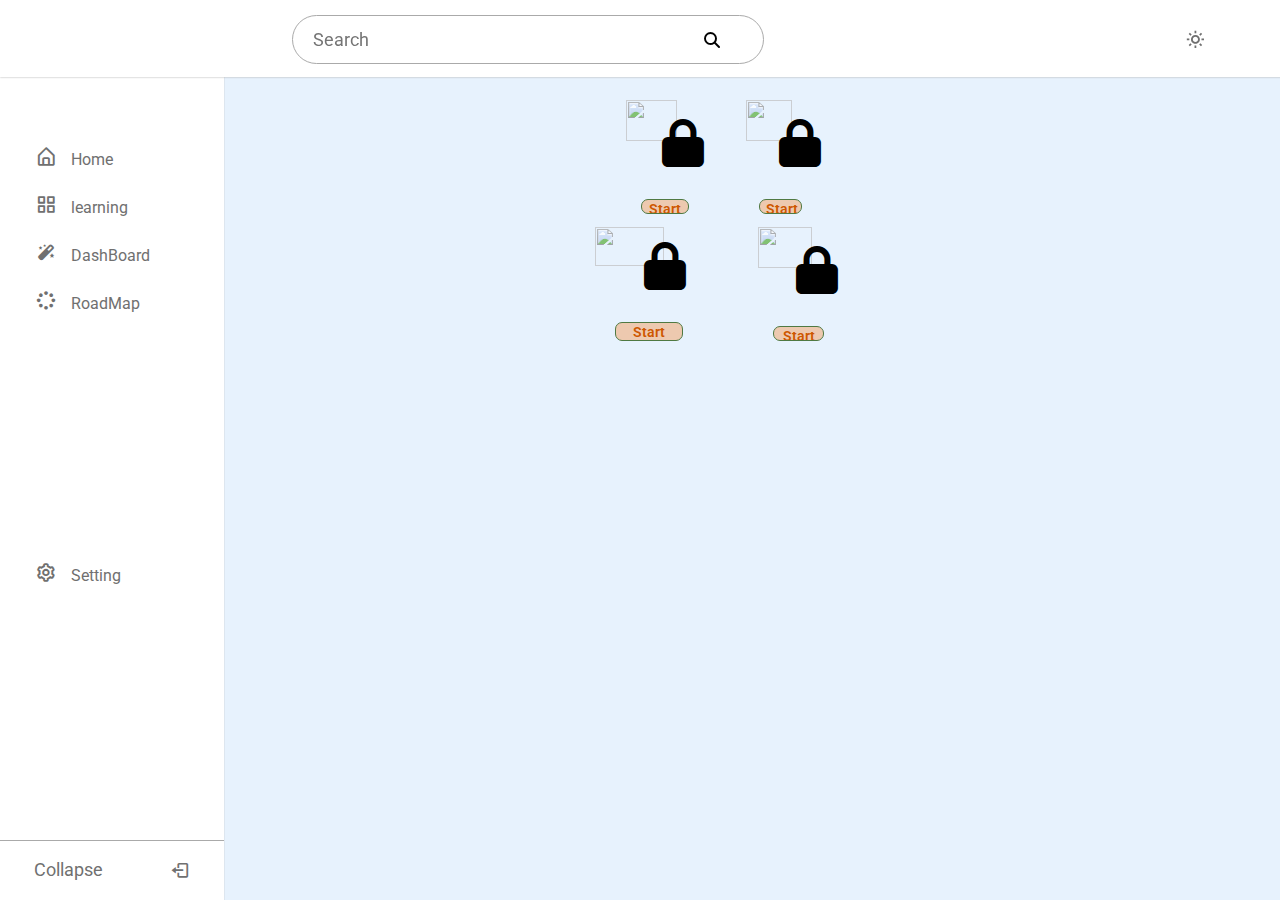
==== certificate.html @ 96d29ffb "pull the main" ====
<!DOCTYPE html>
<html lang="en">
<head>
    <meta charset="UTF-8">
    <meta name="viewport" content="width=device-width, initial-scale=1.0">
    <title>Certificate</title>
    <link rel="stylesheet" href="./CSS/certificate.css">
    <link href="https://unpkg.com/boxicons@2.1.4/css/boxicons.min.css" rel="stylesheet" />
    <link rel="stylesheet" href="https://cdnjs.cloudflare.com/ajax/libs/font-awesome/6.5.1/css/all.min.css">
</head>
<body>
<!----------------------- navbar ------------------------>
    <nav class="navbar">
        <div class="logo_item">
            <i class="bx bx-menu" id="sidebarOpen"></i>
            <img src="./Assests/Dckap Logo.png" alt="" class="DCKAPlOGO"></i>
        </div>

        <div class="search_bar">
            <input type="text" placeholder="Search" />
            <i class="fas fa-search"></i>
        </div>

        <div class="navbar_content">
            <i class="bi bi-grid"></i>
            <i class='bx bx-sun' id="darkLight"></i>
            <img src="./Assests/236831.png" alt="" class="profile" />
        </div>
        <div class="profile_bar_list">
            <div class="profile_down">
              <i class="fa fa-user" aria-hidden="true" class="profile-icon"></i>
              <P class="profile-name">profile</P>
            </div>
            <div class="Course_Down">
              <i class="fa-solid fa-book"></i>
              <P class="profile-name">My Courses</P>
            </div>
            <div class="profile_certicate">
              <i class="fa-solid fa-award" class="profile-icon"></i>
              <P class="profile-name">certificate</P>
            </div>
            <div class="log_out">
              <i class="fa-solid fa-right-from-bracket" class="profile-icon"></i>
              <P class="profile-name">Logout</P>
            </div>
          </div>
    </nav>

<!--------------------------- sidebar ----------------------->
    <nav class="sidebar" style="display: flex;">
        <div class="menu_content">
            <ul class="menu_items">
                <li class="item">
                    <a href="./index.html" class="nav_link submenu_item">
                        <span class="navlink_icon">
                            <i class="bx bx-home-alt"></i>
                        </span>
                        <span class="navlink">Home</span>
                    </a>

                </li>
                <li class="item">
                    <a href="./Learning.html" class="nav_link submenu_item">
                        <span class="navlink_icon">
                            <i class="bx bx-grid-alt"></i>
                        </span>
                        <span class="navlink">learning</span>
                    </a>
                </li>
            </ul>

            <ul class="menu_items">
                <li class="item">
                    <a href="./dashboard.html" class="nav_link">
                        <span class="navlink_icon">
                            <i class="bx bxs-magic-wand"></i>
                        </span>
                        <span class="navlink">DashBoard</span>
                    </a>
                </li>
                <li class="item">
                    <a href="./Roadmap.html" class="nav_link">
                        <span class="navlink_icon">
                            <i class="bx bx-loader-circle"></i>
                        </span>
                        <span class="navlink">RoadMap</span>
                    </a>
                </li>
            </ul>
            <ul class="set_items">
                <li class="item">
                    <a href="#" class="nav_link">
                        <span class="navlink_icon">
                            <i class="bx bx-cog"></i>
                        </span>
                        <span class="navlink">Setting</span>
                    </a>
                </li>
            </ul>

            <div class="bottom_content">
                <div class="bottom expand_sidebar">
                    <span> Expand</span>
                    <i class='bx bx-log-in'></i>
                </div>
                <div class="bottom collapse_sidebar">
                    <span> Collapse</span>
                    <i class='bx bx-log-out'></i>
                </div>
            </div>
        </div>
    </nav>
    <!---------------------- Certificate ----------------------->
    
    <div class="body">
        <div class="certificate generate_cer">
            <div class="html_certificate certify">
                <img src="./Assests/with_username_html_certificate.png" alt="" id="html_img" class="certi_img"><i class="fa-solid fa-lock html_lock"></i>
                <button id="html_btn" class="start_quiz_btn">Start HTML Quiz</button>
            </div>
            <div class="css_certificate certify">
                <img src="./Assests/with_username_css_certificate.png" alt="" id="css_img" class="certi_img"><i class="fa-solid fa-lock css_lock"></i>
                <button id="css_btn" class="start_quiz_btn">Start CSS Quiz</button>
            </div>
        </div>
        <div class="certificate2 generate_cer">
            <div class="js_certificate certify">
                <img src="./Assests/with_username_js_certificate.png" alt="" id="js_img" class="certi_img"><i class="fa-solid fa-lock js_lock"></i>
                <button id="js_btn" class="start_quiz_btn">Start JAVASCRIPT Quiz</button>
            </div>
            <div class="mysql_certificate certify">
                <img src="./Assests/with_username_mysql_certificate.png" alt="" id="mysql_img" class="certi_img"><i class="fa-solid fa-lock mysql_lock"></i>
                <button id="mysql_btn" class="start_quiz_btn">Start MySQL Quiz</button>
            </div>
        </div>
    </div>
    <div class="html_error error" id="html_error">
        <p class="para_error">Please Complete HTML Lessons</p>
    </div>
    <div class="css_error error" id="css_error">
        <p class="para_error">Please Complete CSS Lessons</p>
    </div>
    <div class="js_error error" id="js_error">
        <p class="para_error">Please Complete JavaScript Lessons</p>
    </div>
    <div class="mysql_error error" id="mysql_error">
        <p class="para_error">Please Complete MySQL Lessons</p>
    </div>
    <script type="module" src="./JS/certificate.js"></script>
</body>
</html>
---- CSS/certificate.css ----
/* Import Google font - Roboto */
@import url('https://fonts.googleapis.com/css2?family=Roboto&display=swap');

* 
{
  font-family: 'Roboto', sans-serif;
}
body, html 
{
  margin: 0;
  padding: 0;
  box-sizing: border-box;
}
:root 
{
  --white-color: #fff;
  --blue-color: #4070f4;
  --grey-color: #707070;
  --grey-color-light: #aaa;
  --background:rgb(255, 255, 255);
  --background-color-hover: rgba(30, 245, 2, 0.986);
  --background-color-btn: #49a843;
  --background-color-li: #8000801c !important;
}
body 
{
  background-color: #e7f2fd;
  transition: all 0.5s ease;
}
body.dark 
{
  background-color: #333;
}
body.dark 
{
  --white-color: #333;
  --blue-color: #fff;
  --grey-color: #f2f2f2;
  --grey-color-light: #aaa;
}

/*---------------- navbar ----------------------*/
.navbar 
{
  position: fixed;
  top: 0;
  width: 100%;
  left: 0;
  background-color: var(--white-color);
  display: flex;
  align-items: center;
  padding: 15px 30px;
  z-index: 1000;
  box-shadow: 0 0 2px var(--grey-color-light);
  justify-content: space-evenly;
  gap: 18%;
}
.logo_item 
{
  display: flex;
  align-items: center;
  column-gap: 10px;
  font-size: 22px;
  font-weight: 500;
  color: var(--blue-color);
}
img.DCKAPlOGO 
{
  position: absolute;
  left: 2rem;
}
.navbar img 
{
  height: 35px;
  object-fit: cover;
}
.search_bar 
{
  height: 47px;
  max-width: 430px;
  width: 100%;
}
.search_bar input 
{
  height: 100%;
  width: 100%;
  border-radius: 25px;
  font-size: 18px;
  outline: none;
  background-color: var(--white-color);
  color: var(--grey-color);
  border: 1px solid var(--grey-color-light);
  padding: 0 20px;
  position: relative;
  left: -8rem;
}
i.fas.fa-search 
{
  position: absolute;
  top: 2rem;
  left: 44rem;
}
.navbar_content 
{
  display: flex;
  align-items: center;
  column-gap: 25px;
}
.navbar_content i 
{
  cursor: pointer;
  font-size: 20px;
  color: var(--grey-color);
}

/*--------------------- sidebar -------------------*/
.sidebar {
  background-color: var(--white-color);
  width: 224px;
  position: fixed;
  top: 0;
  left: 0;
  height: 100%;
  padding: 63px 0px;
  z-index: 100;
  overflow-y: scroll;
  box-shadow: 0 0 1px var(--grey-color-light);
  transition: all 0.5s ease;
}
.sidebar.close {
  padding: 60px 0;
  width: 80px;
}
ul.set_items {
  position: relative;
  top: 14rem;
}
.sidebar::-webkit-scrollbar {
  display: none;
}
.menu_content {
  position: relative;
}
.menu_title {
  margin: 15px 0;
  padding: 0 20px;
  font-size: 18px;
}
.sidebar.close .menu_title {
  padding: 6px 30px;
}
.menu_title::before {
  color: var(--grey-color);
  white-space: nowrap;
}
.menu_items, .set_items {
    padding: 0;
    list-style: none;
    margin: 0;
}
.navlink_icon {
  position: relative;
  font-size: 22px;
  min-width: 50px;
  line-height: 40px;
  display: inline-block;
  text-align: center;
  border-radius: 6px;
}
.sidebar .nav_link {
  display: flex;
  align-items: center;
  width: 100%;
  padding: 4px 15px;
  border-radius: 8px;
  text-decoration: none;
  color: var(--grey-color);
  margin-left: 4%;
}
.sidebar.close .navlink {
  display: none;
}
.nav_link:hover {
  color: #333;
  background: var(--background-color-li);
}
.sidebar.close .nav_link:hover {
  background: var(--background-color-li);
  color: #333;
}
.submenu_item {
  cursor: pointer;
}
.menu_content {
  position: relative;
  top: 8%;
}
.submenu {
  display: none;
}
.submenu_item .arrow-left {
  position: absolute;
  right: 10px;
  display: inline-block;
  margin-right: auto;
}
.sidebar.close .submenu {
  display: none;
}
.show_submenu ~ .submenu {
  display: block;
}
.submenu .sublink {
  padding: 15px 15px 15px 52px;
}
.bottom_content {
  position: fixed;
  bottom: 60px;
  left: 0;
  width: 260px;
  cursor: pointer;
  transition: all 0.5s ease;
}
.bottom {
  position: absolute;
  display: flex;
  align-items: center;
  left: 0;
  justify-content: space-around;
  padding: 18px 0;
  text-align: center;
  width: 100%;
  color: var(--grey-color);
  border-top: 1px solid var(--grey-color-light);
  background-color: var(--white-color);
  width: 86%;
}
.bottom i {
  font-size: 20px;
}
.bottom span {
  font-size: 18px;
}
.sidebar.close .bottom_content {
  width: 50px;
  left: 15px;
}
.sidebar.close .bottom span {
  display: none;
}
.sidebar.hoverable .collapse_sidebar {
  display: none;
}
#sidebarOpen {
  display: none;
}

/*----------------------------------------- Profile DropDown -------------------------------*/

.profile_bar_list {
  top: 77px;
  width: 13%;
  background: rgb(255 255 255 / 78%);
  border-radius: 8px;
  color: rgb(18, 22, 10);
  position: absolute;
  right: 5%;
  display: none;
  border: 1px solid lightgray;
  cursor: pointer;
}

.Drop_Down,
.profile_down,
.Course_Down,
.profile_certicate,
.log_out {
  display: flex;
  align-items: center;
  width: 100%;
  text-align: center;
  justify-content: space-between;
}

.Drop_Down:hover,
.profile_down:hover,
.Course_Down:hover,
.profile_certicate:hover,
.log_out:hover {
  background-color: #ffffff1c;
}

.hoverlist{
  color:white ;
}


p.profile-name {
  width: 100%;
  align-items: flex-start;
  display: flex;
}

i.fa.fa-user,
i.fa-solid.fa-book,
i.fa-solid.fa-award,
i.fa-solid.fa-right-from-bracket {
  width: 50%;
}

/* ----------------- Certificate ------------------ */
.body
{
  margin: 6% 17.4%;
  font-family: 'Roboto', sans-serif;
}
.certi_img
{
  opacity: 0.7;
  width: 65%;
  height: 65%;
}
.generate_cer 
{
  display: flex;
  justify-content: center;
  width: 100%;
  gap: 0%;
  margin-left: 12%;
  padding: 0%;
}
.certificate
{
  margin-top: 12%;
}
.certify 
{
  display: flex;
  flex-direction: column;
  margin: 0;
  padding: 0;
}
#js_btn
{
  width: 42%;
  height: 20%;
}
.start_quiz_btn
{
  top: -10%;
  margin-left: 12%;
  width: 40%;
  height: 15%;
  position: relative;
  border-radius: 7px;
  border: 1px solid #4F7942;
  font-size: 90%;
  font-weight: 600;
  background: #EDC9AF ;
  color: #cd5700;
  overflow: hidden;
  box-shadow: 0 0 0 0 transparent;
  -webkit-transition: all 0.2s ease-in;
  -moz-transition: all 0.2s ease-in;
  transition: all 0.2s ease-in;
}
.start_quiz_btn:hover
{
  color: #cd5700;
  background: #F6CBA0;
  -webkit-transition: all 0.2s ease-out;
  -moz-transition: all 0.2s ease-out;
  transition: all 0.2s ease-out;
}
.start_quiz_btn:hover::before
{
  -webkit-animation: sh02 0.5s 0s linear;
  -moz-animation: sh02 0.5s 0s linear;
  animation: sh02 0.5s 0s linear;
}
.start_quiz_btn::before
{
  content: '';
  display: block;
  width: 0px;
  height: 84%;
  position: absolute;
  top: 0%;
  left: 0%;
  opacity: 0;
  background: #FFA836;
  box-shadow: 0 0 50px 30px #F2CA85;
  -webkit-transform: skewX(-20deg);
  -moz-transform: skewX(-20deg);
  -ms-transform: skewX(-20deg);
  -o-transform: skewX(-20deg);
  transform: skewX(-20deg);
}
@keyframes sh02
{
  from
  {
    opacity: 0;
    left: 0%;
  }
  50%
  {
    opacity: 1;
  }
  to
  {
    opacity: 0;
    left: 100%;
  }
}
.start_quiz_btn:active
{
  box-shadow: 0 0 0 0 transparent;
  -webkit-transition: box-shadow 0.2s ease-in;
  -moz-transition: box-shadow 0.2s ease-in;
  transition: box-shadow 0.2s ease-in;
}
.fa-lock
{
  position: relative;
  top: -35%;
  margin-left: 30%;
  font-size: 300%;
}

/* ------------- Error btn ---------------- */
.error
{
  position: absolute;
  top: 12%;
  right: 0%;
  background-color: #FFCEFE;
  padding: 0% 1%;
  border-radius: 10px;
  box-shadow: 2px 2px 1px 1px #B1AFFF;
  display: none;
}
.para_error
{
  color: #EE7214;
  font-weight: 700;
}
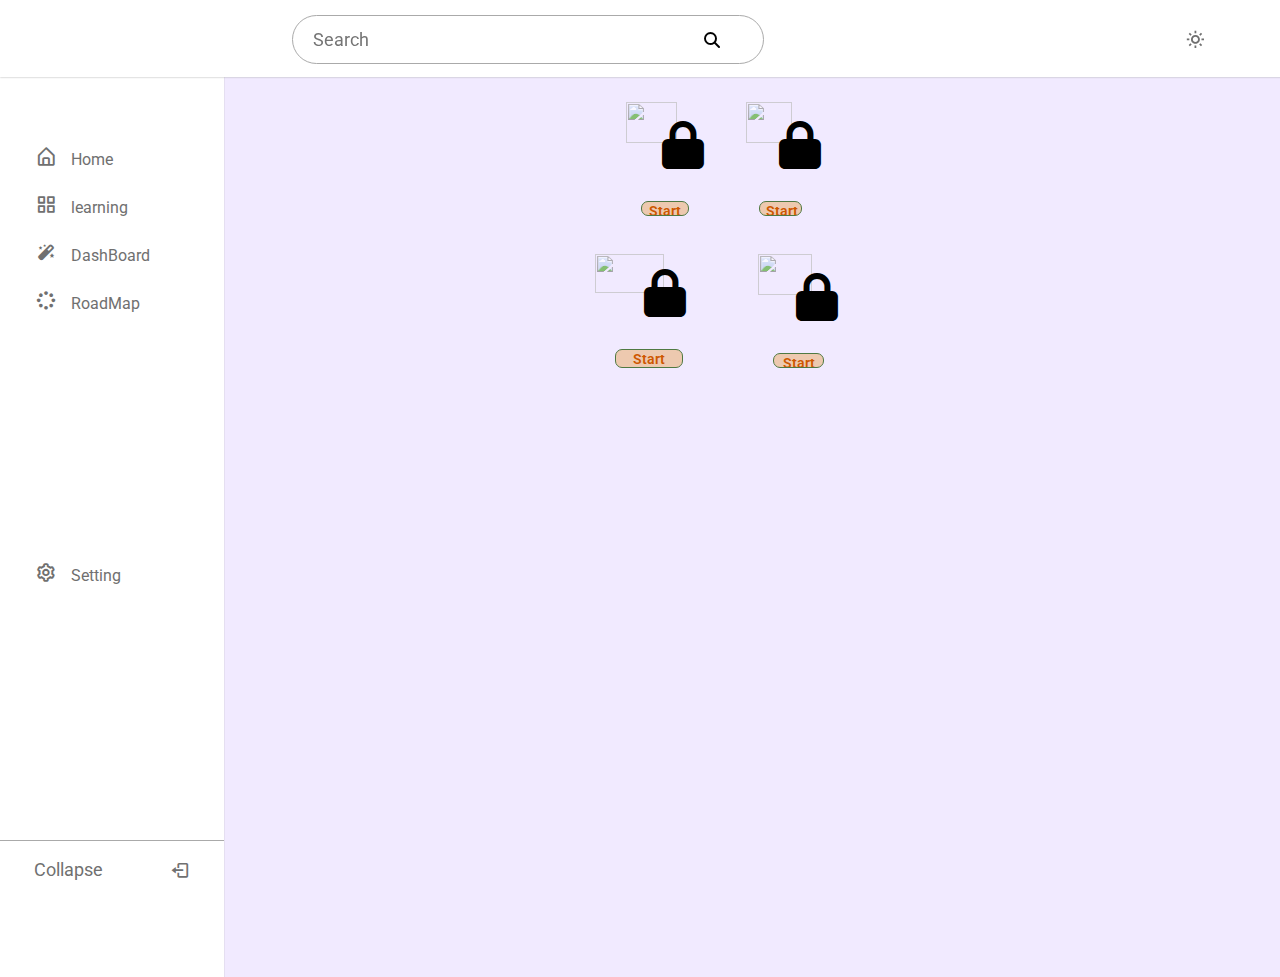
==== commit 19855c33: "dasboard changes" ====
--- a/certificate.html
+++ b/certificate.html
@@ -111,7 +111,7 @@
         </div>
     </nav>
     <!---------------------- Certificate ----------------------->
-    
+    <div class="back">
     <div class="body">
         <div class="certificate generate_cer">
             <div class="html_certificate certify">
@@ -146,6 +146,7 @@
     <div class="mysql_error error" id="mysql_error">
         <p class="para_error">Please Complete MySQL Lessons</p>
     </div>
+</div>
     <script type="module" src="./JS/certificate.js"></script>
 </body>
 </html>--- a/CSS/certificate.css
+++ b/CSS/certificate.css
@@ -309,6 +309,11 @@
 }
 
 /* ----------------- Certificate ------------------ */
+.back
+{
+  background-color: #F1EAFF;
+  height: 100vh;
+}
 .body
 {
   margin: 6% 17.4%;
@@ -326,18 +331,24 @@
   justify-content: center;
   width: 100%;
   gap: 0%;
+  /* margin-top: 10%; */
   margin-left: 12%;
+  position: relative;
+  top: 20%;
   padding: 0%;
 }
-.certificate
-{
-  margin-top: 12%;
-}
+/* .certificate
+{
+  position: relative;
+  top: 20%;
+} */
 .certify 
 {
   display: flex;
   flex-direction: column;
   margin: 0;
+  /* position: relative; */
+  margin-top: 3%;
   padding: 0;
 }
 #js_btn
@@ -448,7 +459,11 @@
 
 
 
-
-
-
-
+.class
+{
+  margin-top: 10%;
+}
+
+
+
+
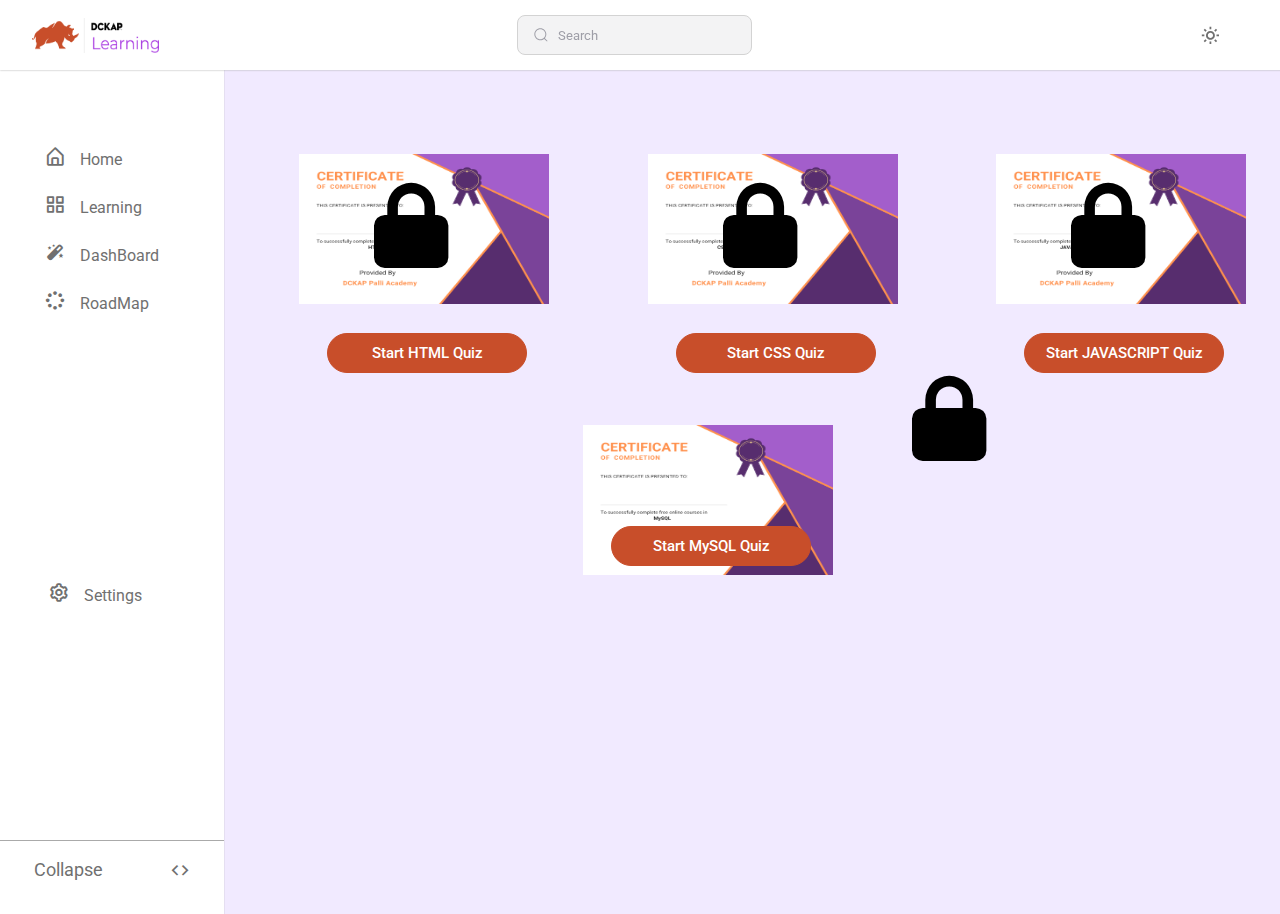
==== commit 4dcc9881: "add with developer" ====
--- a/certificate.html
+++ b/certificate.html
@@ -9,18 +9,16 @@
     <link rel="stylesheet" href="https://cdnjs.cloudflare.com/ajax/libs/font-awesome/6.5.1/css/all.min.css">
 </head>
 <body>
-<!----------------------- navbar ------------------------>
+<!-------------------------------------- navbar ----------------------------------->
     <nav class="navbar">
         <div class="logo_item">
             <i class="bx bx-menu" id="sidebarOpen"></i>
-            <img src="./Assests/Dckap Logo.png" alt="" class="DCKAPlOGO"></i>
+            <img src="./Assests/Logodk.png" alt="" class="DCKAPlOGO"></i>
         </div>
-
-        <div class="search_bar">
-            <input type="text" placeholder="Search" />
-            <i class="fas fa-search"></i>
+        <div class="group">
+            <svg class="icon" aria-hidden="true" viewBox="0 0 24 24"><g><path d="M21.53 20.47l-3.66-3.66C19.195 15.24 20 13.214 20 11c0-4.97-4.03-9-9-9s-9 4.03-9 9 4.03 9 9 9c2.215 0 4.24-.804 5.808-2.13l3.66 3.66c.147.146.34.22.53.22s.385-.073.53-.22c.295-.293.295-.767.002-1.06zM3.5 11c0-4.135 3.365-7.5 7.5-7.5s7.5 3.365 7.5 7.5-3.365 7.5-7.5 7.5-7.5-3.365-7.5-7.5z"></path></g></svg>
+            <input placeholder="Search" type="search" class="input">
         </div>
-
         <div class="navbar_content">
             <i class="bi bi-grid"></i>
             <i class='bx bx-sun' id="darkLight"></i>
@@ -28,125 +26,124 @@
         </div>
         <div class="profile_bar_list">
             <div class="profile_down">
-              <i class="fa fa-user" aria-hidden="true" class="profile-icon"></i>
-              <P class="profile-name">profile</P>
+                <i class="fa fa-user" aria-hidden="true" class="profile-icon"></i>
+                <P class="profile-name">profile</P>
             </div>
             <div class="Course_Down">
-              <i class="fa-solid fa-book"></i>
-              <P class="profile-name">My Courses</P>
+                <i class="fa-solid fa-book"></i>
+                <P class="profile-name">My Courses</P>
             </div>
             <div class="profile_certicate">
-              <i class="fa-solid fa-award" class="profile-icon"></i>
-              <P class="profile-name">certificate</P>
+                <i class="fa-solid fa-award" class="profile-icon"></i>
+                <P class="profile-name">certificate</P>
             </div>
             <div class="log_out">
-              <i class="fa-solid fa-right-from-bracket" class="profile-icon"></i>
-              <P class="profile-name">Logout</P>
+                <i class="fa-solid fa-right-from-bracket" class="profile-icon"></i>
+                <P class="profile-name">Logout</P>
             </div>
-          </div>
+        </div>
     </nav>
 
-<!--------------------------- sidebar ----------------------->
+    <!------------------------------------------ sidebar -------------------------------------->
     <nav class="sidebar" style="display: flex;">
         <div class="menu_content">
             <ul class="menu_items">
                 <li class="item">
-                    <a href="./index.html" class="nav_link submenu_item">
-                        <span class="navlink_icon">
-                            <i class="bx bx-home-alt"></i>
-                        </span>
-                        <span class="navlink">Home</span>
-                    </a>
-
+                <a href="./index.html" class="nav_link submenu_item">
+                    <span class="navlink_icon">
+                    <i class="bx bx-home-alt"></i>
+                    </span>
+                    <span class="navlink">Home</span>
+                </a>
                 </li>
                 <li class="item">
-                    <a href="./Learning.html" class="nav_link submenu_item">
-                        <span class="navlink_icon">
-                            <i class="bx bx-grid-alt"></i>
-                        </span>
-                        <span class="navlink">learning</span>
-                    </a>
+                <a href="./Learning.html" class="nav_link submenu_item">
+                    <span class="navlink_icon">
+                    <i class="bx bx-grid-alt"></i>
+                    </span>
+                    <span class="navlink">Learning</span>
+                </a>
                 </li>
             </ul>
-
             <ul class="menu_items">
                 <li class="item">
-                    <a href="./dashboard.html" class="nav_link">
-                        <span class="navlink_icon">
-                            <i class="bx bxs-magic-wand"></i>
-                        </span>
-                        <span class="navlink">DashBoard</span>
-                    </a>
+                <a href="./dashboard.html" class="nav_link">
+                    <span class="navlink_icon">
+                    <i class="bx bxs-magic-wand"></i>
+                    </span>
+                    <span class="navlink">DashBoard</span>
+                </a>
                 </li>
                 <li class="item">
-                    <a href="./Roadmap.html" class="nav_link">
-                        <span class="navlink_icon">
-                            <i class="bx bx-loader-circle"></i>
-                        </span>
-                        <span class="navlink">RoadMap</span>
-                    </a>
+                <a href="./Roadmap.html" class="nav_link">
+                    <span class="navlink_icon">
+                    <i class="bx bx-loader-circle"></i>
+                    </span>
+                    <span class="navlink">RoadMap</span>
+                </a>
                 </li>
             </ul>
             <ul class="set_items">
                 <li class="item">
-                    <a href="#" class="nav_link">
-                        <span class="navlink_icon">
-                            <i class="bx bx-cog"></i>
-                        </span>
-                        <span class="navlink">Setting</span>
-                    </a>
+                <a href="#" class="nav_link">
+                    <span class="navlink_icon">
+                    <i class="bx bx-cog"></i>
+                    </span>
+                    <span class="navlink">Settings</span>
+                </a>
                 </li>
             </ul>
-
             <div class="bottom_content">
                 <div class="bottom expand_sidebar">
                     <span> Expand</span>
-                    <i class='bx bx-log-in'></i>
+                    <i class='bx bx-expand-horizontal'></i>
                 </div>
                 <div class="bottom collapse_sidebar">
                     <span> Collapse</span>
-                    <i class='bx bx-log-out'></i>
+                    <i class='bx bx-expand-horizontal'></i>
                 </div>
             </div>
         </div>
     </nav>
     <!---------------------- Certificate ----------------------->
-    <div class="back">
     <div class="body">
         <div class="certificate generate_cer">
             <div class="html_certificate certify">
-                <img src="./Assests/with_username_html_certificate.png" alt="" id="html_img" class="certi_img"><i class="fa-solid fa-lock html_lock"></i>
-                <button id="html_btn" class="start_quiz_btn">Start HTML Quiz</button>
+                <img src="./Assests/without_username_html_certificate.png" alt="" id="html_img" class="certi_img c_img">
+                <i class="fa-solid fa-lock html_lock"></i>
+                <button id="html_btn" class="start_quiz_btn c_btn">Start HTML Quiz</button>
             </div>
             <div class="css_certificate certify">
-                <img src="./Assests/with_username_css_certificate.png" alt="" id="css_img" class="certi_img"><i class="fa-solid fa-lock css_lock"></i>
-                <button id="css_btn" class="start_quiz_btn">Start CSS Quiz</button>
+                <img src="./Assests/without_username_css_certificate.png" alt="" id="css_img" class="certi_img c_img">
+                <i class="fa-solid fa-lock css_lock"></i>
+                <button id="css_btn" class="start_quiz_btn c_btn">Start CSS Quiz</button>
+            </div>
+            <div class="js_certificate certify">
+                <img src="./Assests/without_username_js_certificate.png" alt="" id="js_img" class="certi_img c_img">
+                <i class="fa-solid fa-lock js_lock"></i>
+                <button id="js_btn" class="start_quiz_btn c_btn">Start JAVASCRIPT Quiz</button>
             </div>
         </div>
         <div class="certificate2 generate_cer">
-            <div class="js_certificate certify">
-                <img src="./Assests/with_username_js_certificate.png" alt="" id="js_img" class="certi_img"><i class="fa-solid fa-lock js_lock"></i>
-                <button id="js_btn" class="start_quiz_btn">Start JAVASCRIPT Quiz</button>
-            </div>
             <div class="mysql_certificate certify">
-                <img src="./Assests/with_username_mysql_certificate.png" alt="" id="mysql_img" class="certi_img"><i class="fa-solid fa-lock mysql_lock"></i>
+                <img src="./Assests/without_username_mysql_certificate.png" alt="" id="mysql_img" class="certi_img">
+                <i class="fa-solid fa-lock mysql_lock"></i>
                 <button id="mysql_btn" class="start_quiz_btn">Start MySQL Quiz</button>
             </div>
         </div>
+        <div class="html_error error" id="html_error">
+            <p class="para_error">Please Complete HTML Lessons</p>
+        </div>
+        <div class="css_error error" id="css_error">
+            <p class="para_error">Please Complete CSS Lessons</p>
+        </div>
+        <div class="js_error error" id="js_error">
+            <p class="para_error">Please Complete JavaScript Lessons</p>
+        </div>
+        <div class="mysql_error error" id="mysql_error">
+            <p class="para_error">Please Complete MySQL Lessons</p>
+        </div>
     </div>
-    <div class="html_error error" id="html_error">
-        <p class="para_error">Please Complete HTML Lessons</p>
-    </div>
-    <div class="css_error error" id="css_error">
-        <p class="para_error">Please Complete CSS Lessons</p>
-    </div>
-    <div class="js_error error" id="js_error">
-        <p class="para_error">Please Complete JavaScript Lessons</p>
-    </div>
-    <div class="mysql_error error" id="mysql_error">
-        <p class="para_error">Please Complete MySQL Lessons</p>
-    </div>
-</div>
     <script type="module" src="./JS/certificate.js"></script>
 </body>
 </html>--- a/CSS/certificate.css
+++ b/CSS/certificate.css
@@ -1,47 +1,57 @@
-/* Import Google font - Roboto */
 @import url('https://fonts.googleapis.com/css2?family=Roboto&display=swap');
 
-* 
-{
+* {
   font-family: 'Roboto', sans-serif;
 }
-body, html 
-{
+
+body,
+html {
   margin: 0;
   padding: 0;
   box-sizing: border-box;
-}
-:root 
-{
+
+}
+
+.dark-mode .nav_link:hover {
+  color: #fffffff3;
+  background-color: #7c15dd4d;
+  /* Your desired hover color in dark mode */
+}
+
+:root {
   --white-color: #fff;
   --blue-color: #4070f4;
   --grey-color: #707070;
   --grey-color-light: #aaa;
-  --background:rgb(255, 255, 255);
+  --background: rgb(255, 255, 255);
   --background-color-hover: rgba(30, 245, 2, 0.986);
   --background-color-btn: #49a843;
-  --background-color-li: #8000801c !important;
-}
-body 
-{
-  background-color: #e7f2fd;
+  --background-color-li: #8000801c !important
+}
+
+body {
+  background-color: #F1EAFF;
   transition: all 0.5s ease;
 }
-body.dark 
-{
+
+body.dark {
   background-color: #333;
 }
-body.dark 
-{
+
+body.dark {
   --white-color: #333;
   --blue-color: #fff;
   --grey-color: #f2f2f2;
   --grey-color-light: #aaa;
 }
-
-/*---------------- navbar ----------------------*/
-.navbar 
-{
+.dark-mode .nav_link:hover {
+  color: #fffffff3;
+  background-color: #7c15dd4d;
+
+}
+
+/* navbar */
+.navbar {
   position: fixed;
   top: 0;
   width: 100%;
@@ -53,10 +63,11 @@
   z-index: 1000;
   box-shadow: 0 0 2px var(--grey-color-light);
   justify-content: space-evenly;
-  gap: 18%;
-}
-.logo_item 
-{
+  gap: 28%
+}
+
+
+.logo_item {
   display: flex;
   align-items: center;
   column-gap: 10px;
@@ -64,27 +75,35 @@
   font-weight: 500;
   color: var(--blue-color);
 }
-img.DCKAPlOGO 
-{
+
+img.DCKAPlOGO {
   position: absolute;
   left: 2rem;
 }
-.navbar img 
-{
+
+.navbar img {
   height: 35px;
   object-fit: cover;
 }
-.search_bar 
-{
+
+.search_bar {
   height: 47px;
-  max-width: 430px;
+  max-width: 464px;
   width: 100%;
-}
-.search_bar input 
-{
+  transition: border-radius 0.3s, border-color 0.3s;
+}
+
+.search_bar input:focus {
+  border-color: #AA3EE2;
+  outline: none;
+  border-radius: 20px;
+
+}
+
+.search_bar input {
   height: 100%;
-  width: 100%;
-  border-radius: 25px;
+  width: 76%;
+  border-radius: 20px;
   font-size: 18px;
   outline: none;
   background-color: var(--white-color);
@@ -94,26 +113,42 @@
   position: relative;
   left: -8rem;
 }
-i.fas.fa-search 
-{
-  position: absolute;
-  top: 2rem;
-  left: 44rem;
-}
-.navbar_content 
-{
+
+i.fas.fa-search {
+  position: absolute;
+  top: 17px;
+  left: 46%;
+  margin-right: 1rem !important;
+  margin-right: 2px solid gray;
+  border-left: 1px solid #adadad;
+  height: 48%;
+  display: flex;
+  justify-content: center;
+  align-items: center;
+  padding: 5px;
+  color: #5448489e;
+}
+
+img.profile {
+  height: 35px;
+  object-fit: cover;
+}
+
+.navbar_content {
   display: flex;
   align-items: center;
   column-gap: 25px;
 }
-.navbar_content i 
-{
+
+.navbar_content i {
   cursor: pointer;
   font-size: 20px;
   color: var(--grey-color);
 }
 
-/*--------------------- sidebar -------------------*/
+
+
+/* sidebar */
 .sidebar {
   background-color: var(--white-color);
   width: 224px;
@@ -126,38 +161,51 @@
   overflow-y: scroll;
   box-shadow: 0 0 1px var(--grey-color-light);
   transition: all 0.5s ease;
-}
+  display: none;
+}
+
 .sidebar.close {
   padding: 60px 0;
   width: 80px;
 }
+
 ul.set_items {
-  position: relative;
-  top: 14rem;
-}
+    position: relative;
+    top: 15rem;
+    padding: 4px 4px 4px 4px;
+}
+
 .sidebar::-webkit-scrollbar {
   display: none;
 }
+
 .menu_content {
   position: relative;
 }
+
 .menu_title {
   margin: 15px 0;
   padding: 0 20px;
   font-size: 18px;
 }
+
 .sidebar.close .menu_title {
   padding: 6px 30px;
 }
+
 .menu_title::before {
   color: var(--grey-color);
   white-space: nowrap;
 }
-.menu_items, .set_items {
-    padding: 0;
-    list-style: none;
-    margin: 0;
-}
+
+.menu_items,
+.set_items {
+  padding: 0;
+  list-style: none;
+  margin: 0;
+  margin-left: -9%;
+}
+
 .navlink_icon {
   position: relative;
   font-size: 22px;
@@ -167,52 +215,64 @@
   text-align: center;
   border-radius: 6px;
 }
+
 .sidebar .nav_link {
-  display: flex;
-  align-items: center;
-  width: 100%;
-  padding: 4px 15px;
-  border-radius: 8px;
-  text-decoration: none;
-  color: var(--grey-color);
-  margin-left: 4%;
+    display: flex;
+    align-items: center;
+    width: 100%;
+    padding: 4px 10px;
+    border-radius: 5px;
+    text-decoration: none;
+    color: var(--grey-color);
+    margin-left: 11%;
 }
 .sidebar.close .navlink {
   display: none;
 }
+
 .nav_link:hover {
   color: #333;
   background: var(--background-color-li);
 }
+
 .sidebar.close .nav_link:hover {
   background: var(--background-color-li);
   color: #333;
 }
+
 .submenu_item {
   cursor: pointer;
 }
+
 .menu_content {
   position: relative;
   top: 8%;
-}
+  left: 1rem;
+}
+
 .submenu {
   display: none;
 }
+
 .submenu_item .arrow-left {
   position: absolute;
   right: 10px;
   display: inline-block;
   margin-right: auto;
 }
+
 .sidebar.close .submenu {
   display: none;
 }
-.show_submenu ~ .submenu {
+
+.show_submenu~.submenu {
   display: block;
 }
+
 .submenu .sublink {
   padding: 15px 15px 15px 52px;
 }
+
 .bottom_content {
   position: fixed;
   bottom: 60px;
@@ -221,6 +281,7 @@
   cursor: pointer;
   transition: all 0.5s ease;
 }
+
 .bottom {
   position: absolute;
   display: flex;
@@ -235,27 +296,36 @@
   background-color: var(--white-color);
   width: 86%;
 }
+
 .bottom i {
   font-size: 20px;
 }
+
 .bottom span {
   font-size: 18px;
 }
+
 .sidebar.close .bottom_content {
   width: 50px;
   left: 15px;
 }
+
 .sidebar.close .bottom span {
   display: none;
 }
+
 .sidebar.hoverable .collapse_sidebar {
   display: none;
 }
+
 #sidebarOpen {
   display: none;
 }
 
-/*----------------------------------------- Profile DropDown -------------------------------*/
+/* Dropdown Profile */
+
+
+
 
 .profile_bar_list {
   top: 77px;
@@ -287,18 +357,7 @@
 .Course_Down:hover,
 .profile_certicate:hover,
 .log_out:hover {
-  background-color: #ffffff1c;
-}
-
-.hoverlist{
-  color:white ;
-}
-
-
-p.profile-name {
-  width: 100%;
-  align-items: flex-start;
-  display: flex;
+  background-color: #8000801c;
 }
 
 i.fa.fa-user,
@@ -308,18 +367,72 @@
   width: 50%;
 }
 
+p.profile-name {
+  width: 100%;
+  align-items: flex-start;
+  display: flex;
+  font-weight: inherit;
+  font-family: 'Roboto';
+  color: black;
+  font-size: 14px;
+}
+
+
+/* search bar design */
+
+.group {
+    display: flex;
+    line-height: 28px;
+    align-items: center;
+    position: relative;
+    max-width: 247px;
+}
+   
+.input {
+    width: 100%;
+    height: 40px;
+    line-height: 28px;
+    padding: 0 1rem;
+    padding-left: 2.5rem;
+    border: 1px solid lightgray;
+    border-radius: 8px;
+    outline: none;
+    background-color: #f3f3f4;
+    color: #0d0c22;
+    transition: .3s ease;
+}
+   
+   .input::placeholder {
+    color: #9e9ea7;
+   }
+   
+   .input:focus, input:hover {
+    outline: none;
+    border-color: #8000801c;
+    background-color: #fff;
+    box-shadow: 0 0 0 2px rgba(228, 133, 43, 0.897);
+   }
+   
+   .icon {
+    position: absolute;
+    left: 1rem;
+    fill: #9e9ea7;
+    width: 1rem;
+    height: 1rem;
+   }
+
 /* ----------------- Certificate ------------------ */
-.back
-{
+.body
+{
+  font-family: 'Roboto', sans-serif;
   background-color: #F1EAFF;
-  height: 100vh;
-}
-.body
-{
-  margin: 6% 17.4%;
-  font-family: 'Roboto', sans-serif;
-}
-.certi_img
+  width: calc(100% - 224px);
+  position: absolute;
+  top: 11.5%;
+  right: 0%;
+  height: 90vh;
+}
+/* .certi_img
 {
   opacity: 0.7;
   width: 65%;
@@ -330,25 +443,25 @@
   display: flex;
   justify-content: center;
   width: 100%;
-  gap: 0%;
+  gap: 0%; */
   /* margin-top: 10%; */
-  margin-left: 12%;
+  /* margin-left: 12%;
   position: relative;
   top: 20%;
   padding: 0%;
-}
+} */
 /* .certificate
 {
   position: relative;
   top: 20%;
 } */
-.certify 
+/* .certify 
 {
   display: flex;
   flex-direction: column;
-  margin: 0;
+  margin: 0; */
   /* position: relative; */
-  margin-top: 3%;
+  /* margin-top: 3%;
   padding: 0;
 }
 #js_btn
@@ -437,10 +550,10 @@
   top: -35%;
   margin-left: 30%;
   font-size: 300%;
-}
+} */
 
 /* ------------- Error btn ---------------- */
-.error
+/* .error
 {
   position: absolute;
   top: 12%;
@@ -455,7 +568,180 @@
 {
   color: #EE7214;
   font-weight: 700;
-}
+} */
+
+.certi_img
+{
+  width: 250px;
+  height: 150px;
+}
+/* .certificate
+{
+  display: flex;
+  justify-content: flex-start;
+  align-items: flex-start;
+}
+.c_img
+{
+  margin-left: 53px;
+}
+.c_btn
+{
+  margin-left: 53px;
+  display: flex;
+  align-items: center;
+
+}
+.certificate2
+{
+  display: flex;
+  align-items: center;
+  justify-content: center;
+  margin-top: 40px;
+}
+.generate_cer
+{
+  position: relative;
+  top: 40px; */
+  /* left: 10px; */
+/* }
+.fa-lock
+{
+  position: relative;
+  top: -125px;
+  left: 150px;
+  font-size: 60px;
+}
+.start_quiz_btn
+{
+  display: flex;
+  justify-content: center;
+  align-items: center;
+} */
+.generate_cer
+{
+  display: flex;
+  justify-content: flex-start;
+  align-items: center;
+  gap: 65px;
+  margin-left: 75px;
+  margin-top: 50px;
+}
+.fa-lock
+{
+  position: relative;
+  top: -125px;
+  left: 75px;
+  font-size: 85px;
+}
+.certificate2
+{
+  display: flex;
+  justify-content: center;
+  align-items: center;
+  position:relative;
+  margin-left: -10px;
+  margin-top: -8px;
+}
+.start_quiz_btn
+{
+  width: 200px;
+  height: 40px;
+  position: relative;
+  top: -60px;
+  display: flex;
+  align-items: center;
+  justify-content: center;
+  text-align: center;
+  margin-left: 28px;
+  overflow: hidden;
+  box-shadow: 0 0 0 0 transparent;
+  -webkit-transition: all 0.2s ease-in;
+  -moz-transition: all 0.2s ease-in;
+  transition: all 0.2s ease-in;
+  border: 1px solid #c84e2a;
+  background-color: #c84e2a;
+  font-size: 15px;
+  color: var(--white-color);
+  font-weight: 500;
+  border-radius: 25px;
+}
+.start_quiz_btn:hover
+{
+  cursor: pointer;
+  color: #cd5700;
+  font-weight: 600;
+  background: #DCBFFF;
+  -webkit-transition: all 0.2s ease-out;
+  -moz-transition: all 0.2s ease-out;
+  transition: all 0.2s ease-out;
+}
+.start_quiz_btn:hover::before
+{
+  -webkit-animation: sh02 0.5s 0s linear;
+  -moz-animation: sh02 0.5s 0s linear;
+  animation: sh02 0.5s 0s linear;
+}
+.start_quiz_btn::before
+{
+  content: '';
+  display: block;
+  width: 0px;
+  height: 84%;
+  position: absolute;
+  top: 0%;
+  left: 0%;
+  opacity: 0;
+  background: #FFA836;
+  box-shadow: 0 0 50px 30px #F2CA85;
+  -webkit-transform: skewX(-20deg);
+  -moz-transform: skewX(-20deg);
+  -ms-transform: skewX(-20deg);
+  -o-transform: skewX(-20deg);
+  transform: skewX(-20deg);
+}
+@keyframes sh02
+{
+  from
+  {
+    opacity: 0;
+    left: 0%;
+  }
+  50%
+  {
+    opacity: 1;
+  }
+  to
+  {
+    opacity: 0;
+    left: 100%;
+  }
+}
+.start_quiz_btn:active
+{
+  box-shadow: 0 0 0 0 transparent;
+  -webkit-transition: box-shadow 0.2s ease-in;
+  -moz-transition: box-shadow 0.2s ease-in;
+  transition: box-shadow 0.2s ease-in;
+}
+.error
+{
+  position: absolute;
+  top: 0%;
+  right: 0%;
+  background-color: #FFCEFE;
+  padding: 0% 1%;
+  border-radius: 10px;
+  box-shadow: 2px 2px 1px 1px #B1AFFF;
+  display: none;
+}
+.para_error
+{
+  color: #EE7214;
+  font-weight: 700;
+} 
+
+
 
 
 
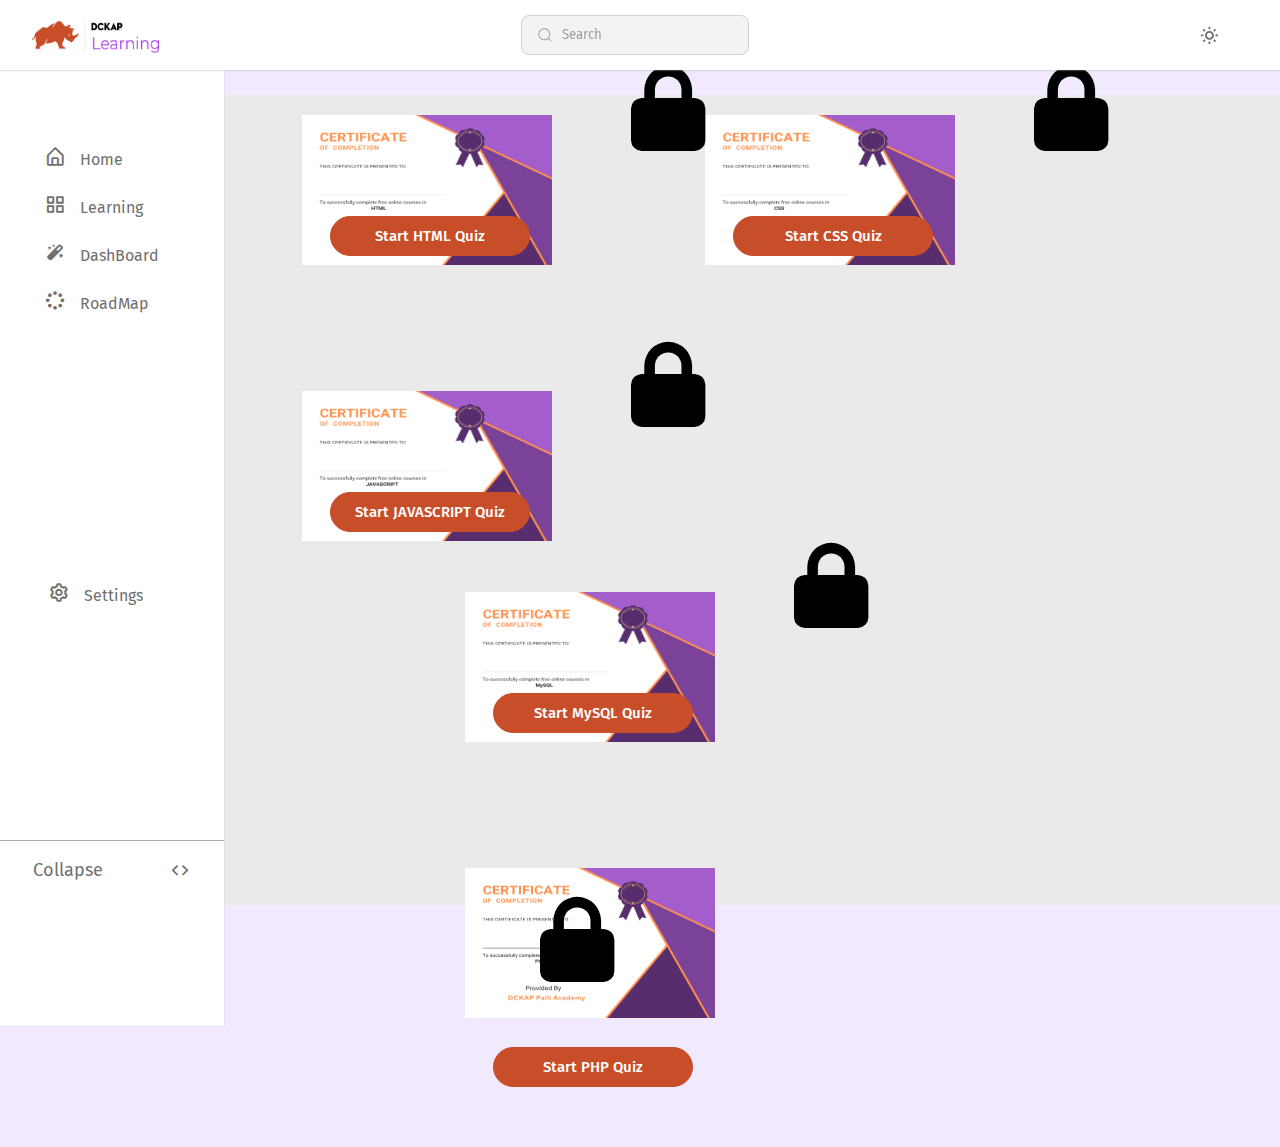
==== commit 6b543dce: "add" ====
--- a/certificate.html
+++ b/certificate.html
@@ -7,6 +7,9 @@
     <link rel="stylesheet" href="./CSS/certificate.css">
     <link href="https://unpkg.com/boxicons@2.1.4/css/boxicons.min.css" rel="stylesheet" />
     <link rel="stylesheet" href="https://cdnjs.cloudflare.com/ajax/libs/font-awesome/6.5.1/css/all.min.css">
+    <link rel="preconnect" href="https://fonts.googleapis.com%22%3E/.com">
+    <link rel="preconnect" href="https://fonts.gstatic.com/" crossorigin>
+    <link href="https://fonts.googleapis.com/css2?family=Fira+Sans:ital,wght@0,100;0,200;0,300;0,400;0,500;0,600;0,700;0,800;0,900;1,100;1,200;1,300;1,400;1,500;1,600;1,700;1,800;1,900&family=Hanuman:wght@100;300;400;700;900&family=Josefin+Sans:ital,wght@0,100..700;1,100..700&family=Kalam:wght@300;400;700&family=Philosopher:ital,wght@0,400;0,700;1,400;1,700&family=Poppins:ital,wght@0,100;0,200;0,300;0,400;0,500;0,600;0,700;0,800;0,900;1,100;1,200;1,300;1,400;1,500;1,600;1,700;1,800;1,900&family=Roboto:ital,wght@0,100;0,300;0,400;0,500;0,700;0,900;1,100;1,300;1,400;1,500;1,700;1,900&display=swap" rel="stylesheet">
 </head>
 <body>
 <!-------------------------------------- navbar ----------------------------------->
@@ -124,11 +127,16 @@
                 <button id="js_btn" class="start_quiz_btn c_btn">Start JAVASCRIPT Quiz</button>
             </div>
         </div>
-        <div class="certificate2 generate_cer">
+        <div class="certificate2 generate_cer2">
             <div class="mysql_certificate certify">
                 <img src="./Assests/without_username_mysql_certificate.png" alt="" id="mysql_img" class="certi_img">
                 <i class="fa-solid fa-lock mysql_lock"></i>
                 <button id="mysql_btn" class="start_quiz_btn">Start MySQL Quiz</button>
+            </div>
+            <div class="php_certificate certify">
+                <img src="./Assests/without_username_php_certificate.png" alt="" id="php_img" class="certi_img">
+                <i class="fa-solid fa-lock php_lock"></i>
+                <button id="php_btn" class="start_quiz_btn">Start PHP Quiz</button>
             </div>
         </div>
         <div class="html_error error" id="html_error">
--- a/CSS/certificate.css
+++ b/CSS/certificate.css
@@ -1,7 +1,7 @@
 @import url('https://fonts.googleapis.com/css2?family=Roboto&display=swap');
 
 * {
-  font-family: 'Roboto', sans-serif;
+  font-family: "Fira Sans", sans-serif;
 }
 
 body,
@@ -372,7 +372,7 @@
   align-items: flex-start;
   display: flex;
   font-weight: inherit;
-  font-family: 'Roboto';
+  font-family: "Fira Sans", sans-serif;
   color: black;
   font-size: 14px;
 }
@@ -424,74 +424,89 @@
 /* ----------------- Certificate ------------------ */
 .body
 {
-  font-family: 'Roboto', sans-serif;
-  background-color: #F1EAFF;
+  font-family: "Fira Sans", sans-serif;
+  background-color: #eaeaea;
   width: calc(100% - 224px);
   position: absolute;
-  top: 11.5%;
+  top: 10.6%;
   right: 0%;
   height: 90vh;
 }
-/* .certi_img
-{
-  opacity: 0.7;
-  width: 65%;
-  height: 65%;
-}
-.generate_cer 
-{
-  display: flex;
+.certi_img
+{
+  width: 250px;
+  height: 150px;
+}
+.fa-lock
+{
+  position: relative;
+  top: -125px;
+  left: 75px;
+  font-size: 85px;
+}
+/* #php_btn
+{
+  position: relative;
+  top: 16px;
+} */
+/* .php_certificate .php_lock
+{
+  position: relative;
+  top: -50px;
+  left: -185px;
+  font-size: 85px;
+} */
+.php_certificate
+{
+  width: 250px;
+}
+.certificate 
+{
+  display: flex;
+  flex-wrap: wrap;
+  /* flex-direction: row; */
+  max-width: 900px;
+  margin: 0 auto;
+  margin-top: 20px;
+  gap: 75px;
+}
+.generate_cer2
+{
+  display: flex;
+  flex-wrap: wrap;
+  max-width: 575px;
+  margin: 0 auto;
+  gap: 75px;
+}
+.start_quiz_btn
+{
+  width: 200px;
+  height: 40px;
+  position: relative;
+  top: -60px;
+  display: flex;
+  align-items: center;
   justify-content: center;
-  width: 100%;
-  gap: 0%; */
-  /* margin-top: 10%; */
-  /* margin-left: 12%;
-  position: relative;
-  top: 20%;
-  padding: 0%;
-} */
-/* .certificate
-{
-  position: relative;
-  top: 20%;
-} */
-/* .certify 
-{
-  display: flex;
-  flex-direction: column;
-  margin: 0; */
-  /* position: relative; */
-  /* margin-top: 3%;
-  padding: 0;
-}
-#js_btn
-{
-  width: 42%;
-  height: 20%;
-}
-.start_quiz_btn
-{
-  top: -10%;
-  margin-left: 12%;
-  width: 40%;
-  height: 15%;
-  position: relative;
-  border-radius: 7px;
-  border: 1px solid #4F7942;
-  font-size: 90%;
-  font-weight: 600;
-  background: #EDC9AF ;
-  color: #cd5700;
+  text-align: center;
+  margin-left: 28px;
   overflow: hidden;
   box-shadow: 0 0 0 0 transparent;
   -webkit-transition: all 0.2s ease-in;
   -moz-transition: all 0.2s ease-in;
   transition: all 0.2s ease-in;
+  border: 1px solid #c84e2a;
+  background-color: #c84e2a;
+  font-size: 15px;
+  color: var(--white-color);
+  font-weight: 500;
+  border-radius: 25px;
 }
 .start_quiz_btn:hover
 {
+  cursor: pointer;
   color: #cd5700;
-  background: #F6CBA0;
+  font-weight: 600;
+  background: #DCBFFF;
   -webkit-transition: all 0.2s ease-out;
   -moz-transition: all 0.2s ease-out;
   transition: all 0.2s ease-out;
@@ -544,186 +559,6 @@
   -moz-transition: box-shadow 0.2s ease-in;
   transition: box-shadow 0.2s ease-in;
 }
-.fa-lock
-{
-  position: relative;
-  top: -35%;
-  margin-left: 30%;
-  font-size: 300%;
-} */
-
-/* ------------- Error btn ---------------- */
-/* .error
-{
-  position: absolute;
-  top: 12%;
-  right: 0%;
-  background-color: #FFCEFE;
-  padding: 0% 1%;
-  border-radius: 10px;
-  box-shadow: 2px 2px 1px 1px #B1AFFF;
-  display: none;
-}
-.para_error
-{
-  color: #EE7214;
-  font-weight: 700;
-} */
-
-.certi_img
-{
-  width: 250px;
-  height: 150px;
-}
-/* .certificate
-{
-  display: flex;
-  justify-content: flex-start;
-  align-items: flex-start;
-}
-.c_img
-{
-  margin-left: 53px;
-}
-.c_btn
-{
-  margin-left: 53px;
-  display: flex;
-  align-items: center;
-
-}
-.certificate2
-{
-  display: flex;
-  align-items: center;
-  justify-content: center;
-  margin-top: 40px;
-}
-.generate_cer
-{
-  position: relative;
-  top: 40px; */
-  /* left: 10px; */
-/* }
-.fa-lock
-{
-  position: relative;
-  top: -125px;
-  left: 150px;
-  font-size: 60px;
-}
-.start_quiz_btn
-{
-  display: flex;
-  justify-content: center;
-  align-items: center;
-} */
-.generate_cer
-{
-  display: flex;
-  justify-content: flex-start;
-  align-items: center;
-  gap: 65px;
-  margin-left: 75px;
-  margin-top: 50px;
-}
-.fa-lock
-{
-  position: relative;
-  top: -125px;
-  left: 75px;
-  font-size: 85px;
-}
-.certificate2
-{
-  display: flex;
-  justify-content: center;
-  align-items: center;
-  position:relative;
-  margin-left: -10px;
-  margin-top: -8px;
-}
-.start_quiz_btn
-{
-  width: 200px;
-  height: 40px;
-  position: relative;
-  top: -60px;
-  display: flex;
-  align-items: center;
-  justify-content: center;
-  text-align: center;
-  margin-left: 28px;
-  overflow: hidden;
-  box-shadow: 0 0 0 0 transparent;
-  -webkit-transition: all 0.2s ease-in;
-  -moz-transition: all 0.2s ease-in;
-  transition: all 0.2s ease-in;
-  border: 1px solid #c84e2a;
-  background-color: #c84e2a;
-  font-size: 15px;
-  color: var(--white-color);
-  font-weight: 500;
-  border-radius: 25px;
-}
-.start_quiz_btn:hover
-{
-  cursor: pointer;
-  color: #cd5700;
-  font-weight: 600;
-  background: #DCBFFF;
-  -webkit-transition: all 0.2s ease-out;
-  -moz-transition: all 0.2s ease-out;
-  transition: all 0.2s ease-out;
-}
-.start_quiz_btn:hover::before
-{
-  -webkit-animation: sh02 0.5s 0s linear;
-  -moz-animation: sh02 0.5s 0s linear;
-  animation: sh02 0.5s 0s linear;
-}
-.start_quiz_btn::before
-{
-  content: '';
-  display: block;
-  width: 0px;
-  height: 84%;
-  position: absolute;
-  top: 0%;
-  left: 0%;
-  opacity: 0;
-  background: #FFA836;
-  box-shadow: 0 0 50px 30px #F2CA85;
-  -webkit-transform: skewX(-20deg);
-  -moz-transform: skewX(-20deg);
-  -ms-transform: skewX(-20deg);
-  -o-transform: skewX(-20deg);
-  transform: skewX(-20deg);
-}
-@keyframes sh02
-{
-  from
-  {
-    opacity: 0;
-    left: 0%;
-  }
-  50%
-  {
-    opacity: 1;
-  }
-  to
-  {
-    opacity: 0;
-    left: 100%;
-  }
-}
-.start_quiz_btn:active
-{
-  box-shadow: 0 0 0 0 transparent;
-  -webkit-transition: box-shadow 0.2s ease-in;
-  -moz-transition: box-shadow 0.2s ease-in;
-  transition: box-shadow 0.2s ease-in;
-}
 .error
 {
   position: absolute;
